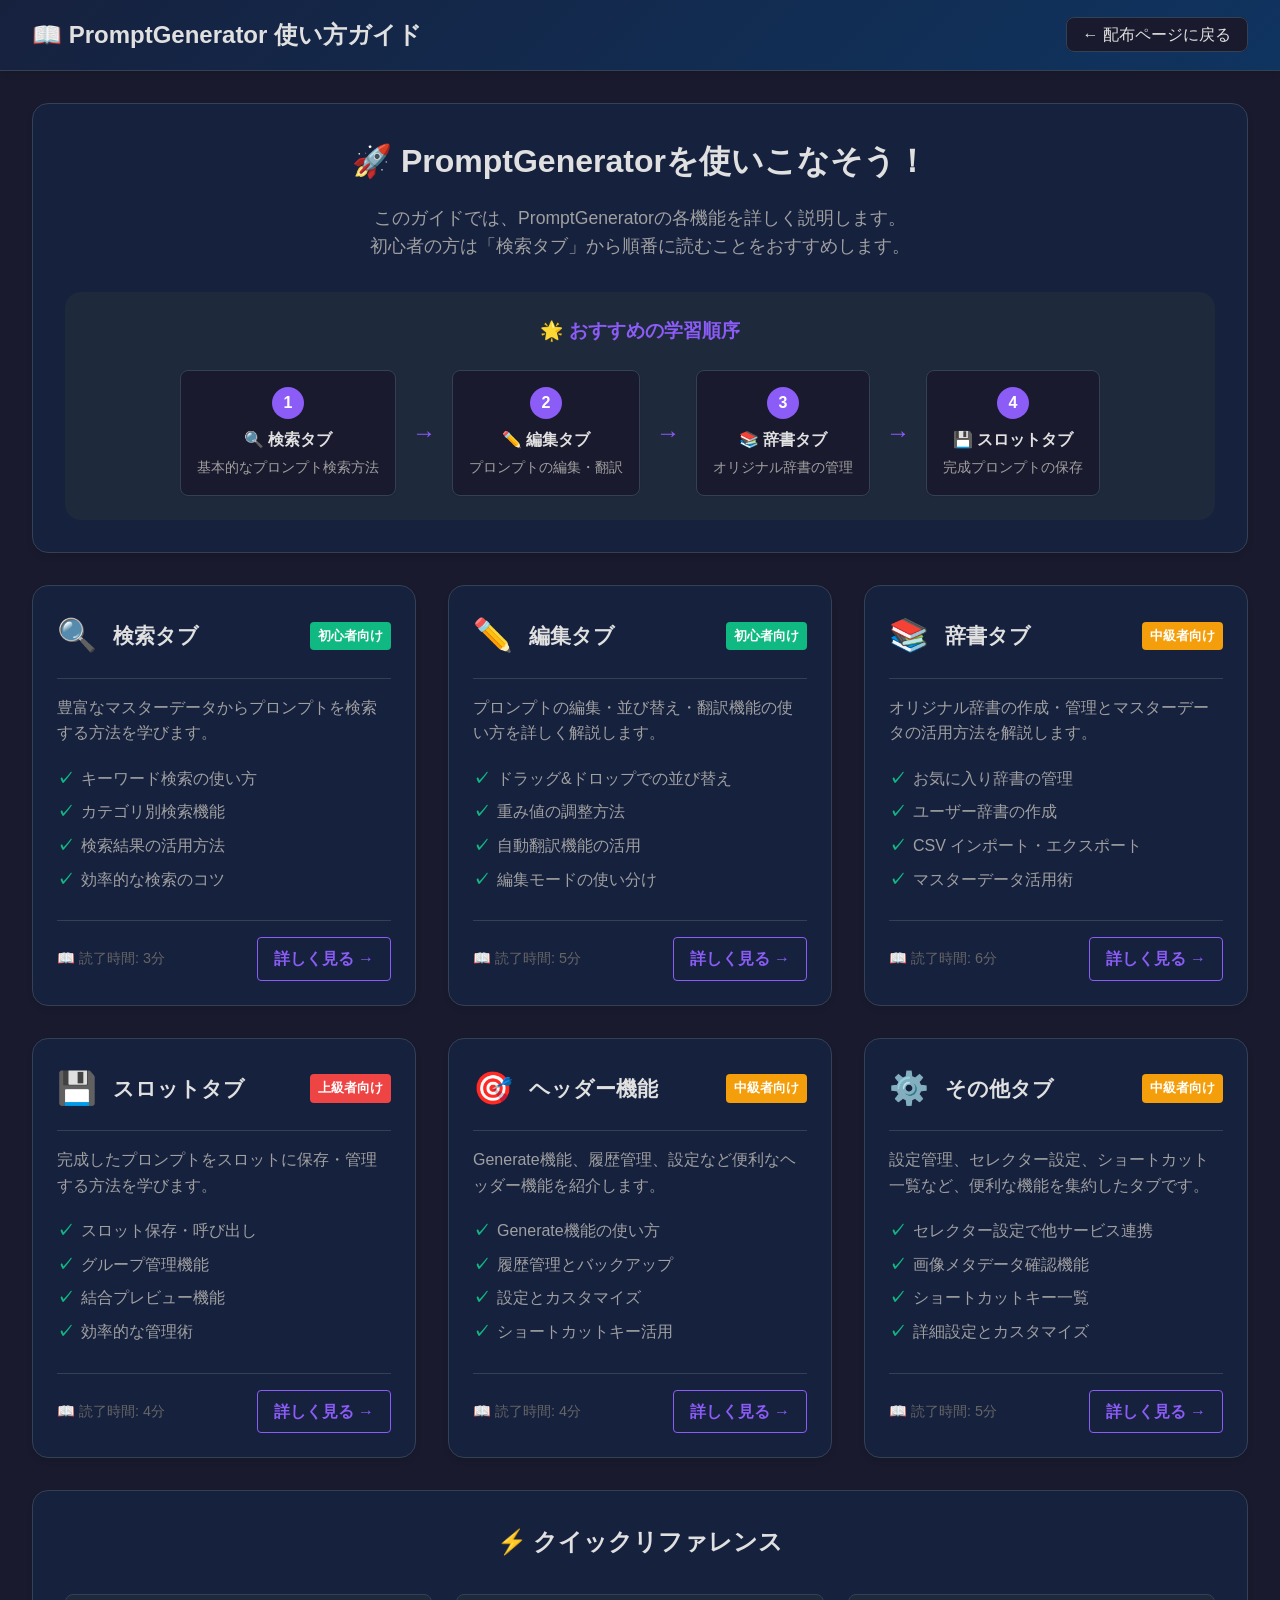
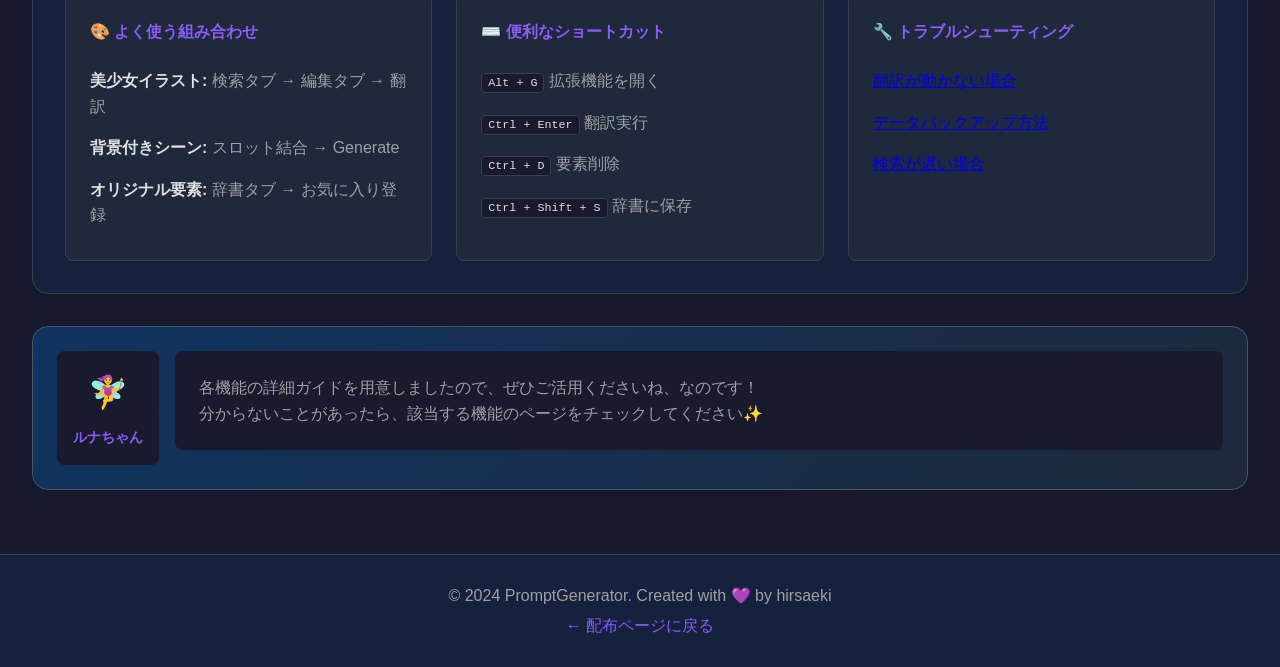
==== tutorial/index.html @ c968fc2f "チュートリアル妖精名前更新とその他タブ追加 - 配布ページtutorialフォルダ内妖精名前を妖精の思い出登録妖精に変更、その他タブチュートリアル新規作成、レイアウト統一 🧚‍♀️ Generated" ====
<!DOCTYPE html>
<html lang="ja">
<head>
    <meta charset="UTF-8">
    <meta name="viewport" content="width=device-width, initial-scale=1.0">
    <title>PromptGenerator - 使い方ガイド</title>
    <link rel="stylesheet" href="style.css">
    <link rel="icon" type="image/png" href="https://raw.githubusercontent.com/hirsaeki/PromptGenerator-for-NovelAI/main/PromptGeneratorPlus/assets/icon/Icon128.png">
</head>
<body>
    <header>
        <nav>
            <div class="nav-container">
                <div class="nav-left">
                    <h1>📖 PromptGenerator 使い方ガイド</h1>
                </div>
                <div class="nav-right">
                    <a href="../index.html" class="nav-link">← 配布ページに戻る</a>
                </div>
            </div>
        </nav>
    </header>

    <main>
        <div class="tutorial-wrapper">
            <!-- ガイド概要 -->
            <section class="intro-section">
                <div class="intro-content">
                    <h2>🚀 PromptGeneratorを使いこなそう！</h2>
                    <p>
                        このガイドでは、PromptGeneratorの各機能を詳しく説明します。<br>
                        初心者の方は「検索タブ」から順番に読むことをおすすめします。
                    </p>
                    
                    <div class="learning-path">
                        <h3>🌟 おすすめの学習順序</h3>
                        <div class="path-steps">
                            <div class="path-step">
                                <span class="step-number">1</span>
                                <div class="step-content">
                                    <strong>🔍 検索タブ</strong>
                                    <p>基本的なプロンプト検索方法</p>
                                </div>
                            </div>
                            <div class="path-arrow">→</div>
                            <div class="path-step">
                                <span class="step-number">2</span>
                                <div class="step-content">
                                    <strong>✏️ 編集タブ</strong>
                                    <p>プロンプトの編集・翻訳</p>
                                </div>
                            </div>
                            <div class="path-arrow">→</div>
                            <div class="path-step">
                                <span class="step-number">3</span>
                                <div class="step-content">
                                    <strong>📚 辞書タブ</strong>
                                    <p>オリジナル辞書の管理</p>
                                </div>
                            </div>
                            <div class="path-arrow">→</div>
                            <div class="path-step">
                                <span class="step-number">4</span>
                                <div class="step-content">
                                    <strong>💾 スロットタブ</strong>
                                    <p>完成プロンプトの保存</p>
                                </div>
                            </div>
                        </div>
                    </div>
                </div>
            </section>

            <!-- 機能別ガイド -->
            <section class="guide-grid">
                <div class="guide-card search">
                    <div class="card-header">
                        <span class="card-icon">🔍</span>
                        <h3>検索タブ</h3>
                        <span class="difficulty beginner">初心者向け</span>
                    </div>
                    <div class="card-content">
                        <p>豊富なマスターデータからプロンプトを検索する方法を学びます。</p>
                        <ul class="feature-list">
                            <li>キーワード検索の使い方</li>
                            <li>カテゴリ別検索機能</li>
                            <li>検索結果の活用方法</li>
                            <li>効率的な検索のコツ</li>
                        </ul>
                        <div class="card-footer">
                            <span class="reading-time">📖 読了時間: 3分</span>
                            <a href="search.html" class="card-link">詳しく見る →</a>
                        </div>
                    </div>
                </div>

                <div class="guide-card edit">
                    <div class="card-header">
                        <span class="card-icon">✏️</span>
                        <h3>編集タブ</h3>
                        <span class="difficulty beginner">初心者向け</span>
                    </div>
                    <div class="card-content">
                        <p>プロンプトの編集・並び替え・翻訳機能の使い方を詳しく解説します。</p>
                        <ul class="feature-list">
                            <li>ドラッグ&ドロップでの並び替え</li>
                            <li>重み値の調整方法</li>
                            <li>自動翻訳機能の活用</li>
                            <li>編集モードの使い分け</li>
                        </ul>
                        <div class="card-footer">
                            <span class="reading-time">📖 読了時間: 5分</span>
                            <a href="edit.html" class="card-link">詳しく見る →</a>
                        </div>
                    </div>
                </div>

                <div class="guide-card dictionary">
                    <div class="card-header">
                        <span class="card-icon">📚</span>
                        <h3>辞書タブ</h3>
                        <span class="difficulty intermediate">中級者向け</span>
                    </div>
                    <div class="card-content">
                        <p>オリジナル辞書の作成・管理とマスターデータの活用方法を解説します。</p>
                        <ul class="feature-list">
                            <li>お気に入り辞書の管理</li>
                            <li>ユーザー辞書の作成</li>
                            <li>CSV インポート・エクスポート</li>
                            <li>マスターデータ活用術</li>
                        </ul>
                        <div class="card-footer">
                            <span class="reading-time">📖 読了時間: 6分</span>
                            <a href="dictionary.html" class="card-link">詳しく見る →</a>
                        </div>
                    </div>
                </div>

                <div class="guide-card slot">
                    <div class="card-header">
                        <span class="card-icon">💾</span>
                        <h3>スロットタブ</h3>
                        <span class="difficulty advanced">上級者向け</span>
                    </div>
                    <div class="card-content">
                        <p>完成したプロンプトをスロットに保存・管理する方法を学びます。</p>
                        <ul class="feature-list">
                            <li>スロット保存・呼び出し</li>
                            <li>グループ管理機能</li>
                            <li>結合プレビュー機能</li>
                            <li>効率的な管理術</li>
                        </ul>
                        <div class="card-footer">
                            <span class="reading-time">📖 読了時間: 4分</span>
                            <a href="slot.html" class="card-link">詳しく見る →</a>
                        </div>
                    </div>
                </div>

                <div class="guide-card header">
                    <div class="card-header">
                        <span class="card-icon">🎯</span>
                        <h3>ヘッダー機能</h3>
                        <span class="difficulty intermediate">中級者向け</span>
                    </div>
                    <div class="card-content">
                        <p>Generate機能、履歴管理、設定など便利なヘッダー機能を紹介します。</p>
                        <ul class="feature-list">
                            <li>Generate機能の使い方</li>
                            <li>履歴管理とバックアップ</li>
                            <li>設定とカスタマイズ</li>
                            <li>ショートカットキー活用</li>
                        </ul>
                        <div class="card-footer">
                            <span class="reading-time">📖 読了時間: 4分</span>
                            <a href="header.html" class="card-link">詳しく見る →</a>
                        </div>
                    </div>
                </div>

                <div class="guide-card other">
                    <div class="card-header">
                        <span class="card-icon">⚙️</span>
                        <h3>その他タブ</h3>
                        <span class="difficulty intermediate">中級者向け</span>
                    </div>
                    <div class="card-content">
                        <p>設定管理、セレクター設定、ショートカット一覧など、便利な機能を集約したタブです。</p>
                        <ul class="feature-list">
                            <li>セレクター設定で他サービス連携</li>
                            <li>画像メタデータ確認機能</li>
                            <li>ショートカットキー一覧</li>
                            <li>詳細設定とカスタマイズ</li>
                        </ul>
                        <div class="card-footer">
                            <span class="reading-time">📖 読了時間: 5分</span>
                            <a href="other.html" class="card-link">詳しく見る →</a>
                        </div>
                    </div>
                </div>
            </section>

            <!-- クイックリファレンス -->
            <section class="quick-reference">
                <div class="section-content">
                    <h2>⚡ クイックリファレンス</h2>
                    <div class="reference-grid">
                        <div class="reference-card">
                            <h4>🎨 よく使う組み合わせ</h4>
                            <ul>
                                <li><strong>美少女イラスト:</strong> 検索タブ → 編集タブ → 翻訳</li>
                                <li><strong>背景付きシーン:</strong> スロット結合 → Generate</li>
                                <li><strong>オリジナル要素:</strong> 辞書タブ → お気に入り登録</li>
                            </ul>
                        </div>

                        <div class="reference-card">
                            <h4>⌨️ 便利なショートカット</h4>
                            <ul>
                                <li><kbd>Alt + G</kbd> 拡張機能を開く</li>
                                <li><kbd>Ctrl + Enter</kbd> 翻訳実行</li>
                                <li><kbd>Ctrl + D</kbd> 要素削除</li>
                                <li><kbd>Ctrl + Shift + S</kbd> 辞書に保存</li>
                            </ul>
                        </div>

                        <div class="reference-card">
                            <h4>🔧 トラブルシューティング</h4>
                            <ul>
                                <li><a href="header.html#troubleshooting">翻訳が動かない場合</a></li>
                                <li><a href="dictionary.html#backup">データバックアップ方法</a></li>
                                <li><a href="search.html#performance">検索が遅い場合</a></li>
                            </ul>
                        </div>
                    </div>
                </div>
            </section>

            <!-- お疲れ様メッセージ -->
            <section class="fairy-message">
                <div class="message-content">
                    <div class="fairy-character">
                        <span class="fairy-icon">🧚‍♀️</span>
                        <span class="fairy-name">ルナちゃん</span>
                    </div>
                    <div class="message-text">
                        <p>
                            各機能の詳細ガイドを用意しましたので、ぜひご活用くださいね、なのです！<br>
                            分からないことがあったら、該当する機能のページをチェックしてください✨
                        </p>
                    </div>
                </div>
            </section>
        </div>
    </main>

    <footer>
        <div class="footer-container">
            <div class="footer-content">
                <p>© 2024 PromptGenerator. Created with 💜 by hirsaeki</p>
                <p><a href="../index.html">← 配布ページに戻る</a></p>
            </div>
        </div>
    </footer>
</body>
</html>
---- tutorial/style.css ----
/**
 * PromptGenerator チュートリアルガイド 共通スタイルシート
 */

/* ================================
   基本設定
   ================================ */
* {
    margin: 0;
    padding: 0;
    box-sizing: border-box;
}

:root {
    /* 色定義 */
    --primary-color: #7c3aed;
    --secondary-color: #a855f7;
    --accent-color: #8b5cf6;
    --bg-primary: #1a1a2e;
    --bg-secondary: #16213e;
    --bg-tertiary: #0f3460;
    --bg-card: #1e293b;
    --text-primary: #e0e0e0;
    --text-secondary: #a0a0a0;
    --text-muted: #666;
    --border-default: #334155;
    --border-light: #475569;
    
    /* 成功・警告・危険色 */
    --success-color: #10b981;
    --warning-color: #f59e0b;
    --danger-color: #ef4444;
    --info-color: #3b82f6;
    
    /* 難易度色 */
    --beginner-color: #10b981;
    --intermediate-color: #f59e0b;
    --advanced-color: #ef4444;
    
    /* 影定義 */
    --shadow-sm: 0 1px 2px 0 rgba(0, 0, 0, 0.05);
    --shadow-md: 0 4px 6px -1px rgba(0, 0, 0, 0.1);
    --shadow-lg: 0 10px 15px -3px rgba(0, 0, 0, 0.1);
    --shadow-xl: 0 20px 25px -5px rgba(0, 0, 0, 0.1);
    
    /* スペーシング */
    --spacing-xs: 0.25rem;
    --spacing-sm: 0.5rem;
    --spacing-md: 1rem;
    --spacing-lg: 1.5rem;
    --spacing-xl: 2rem;
    
    /* 角丸 */
    --radius-sm: 0.25rem;
    --radius-md: 0.5rem;
    --radius-lg: 1rem;
    
    /* トランジション */
    --transition-fast: 0.15s ease;
    --transition-normal: 0.3s ease;
}

body {
    font-family: 'Segoe UI', Tahoma, Geneva, Verdana, sans-serif;
    background-color: var(--bg-primary);
    color: var(--text-primary);
    line-height: 1.6;
    min-height: 100vh;
    display: flex;
    flex-direction: column;
}

/* ================================
   ヘッダー
   ================================ */
header {
    background: linear-gradient(135deg, var(--bg-secondary), var(--bg-tertiary));
    border-bottom: 1px solid var(--border-default);
    position: sticky;
    top: 0;
    z-index: 1000;
    box-shadow: var(--shadow-md);
}

.nav-container {
    max-width: 1400px;
    margin: 0 auto;
    padding: var(--spacing-md) var(--spacing-xl);
    display: flex;
    justify-content: space-between;
    align-items: center;
}

.nav-left h1 {
    font-size: 1.5rem;
    font-weight: 700;
    color: var(--text-primary);
}

.nav-link {
    color: var(--text-primary);
    text-decoration: none;
    padding: var(--spacing-sm) var(--spacing-md);
    background: var(--bg-primary);
    border: 1px solid var(--border-default);
    border-radius: var(--radius-md);
    transition: all var(--transition-fast);
}

.nav-link:hover {
    background: var(--accent-color);
    color: white;
    transform: translateY(-1px);
}

/* ================================
   メインコンテンツ
   ================================ */
main {
    flex: 1;
    width: 100%;
}

.tutorial-wrapper {
    max-width: 1400px;
    margin: 0 auto;
    padding: var(--spacing-xl);
}

/* ================================
   イントロセクション
   ================================ */
.intro-section {
    margin-bottom: var(--spacing-xl);
}

.intro-content {
    background: var(--bg-secondary);
    border: 1px solid var(--border-default);
    border-radius: var(--radius-lg);
    padding: var(--spacing-xl);
    box-shadow: var(--shadow-md);
    text-align: center;
}

.intro-content h2 {
    font-size: 2rem;
    margin-bottom: var(--spacing-md);
    color: var(--text-primary);
}

.intro-content > p {
    font-size: 1.1rem;
    color: var(--text-secondary);
    margin-bottom: var(--spacing-xl);
}

/* ================================
   学習パス
   ================================ */
.learning-path {
    background: var(--bg-card);
    border-radius: var(--radius-lg);
    padding: var(--spacing-lg);
    margin-top: var(--spacing-xl);
}

.learning-path h3 {
    text-align: center;
    margin-bottom: var(--spacing-lg);
    color: var(--accent-color);
}

.path-steps {
    display: flex;
    align-items: center;
    justify-content: center;
    gap: var(--spacing-md);
    flex-wrap: wrap;
}

.path-step {
    display: flex;
    flex-direction: column;
    align-items: center;
    background: var(--bg-primary);
    padding: var(--spacing-md);
    border-radius: var(--radius-md);
    border: 1px solid var(--border-default);
    min-width: 150px;
    box-shadow: var(--shadow-sm);
}

.step-number {
    display: inline-flex;
    align-items: center;
    justify-content: center;
    width: 32px;
    height: 32px;
    background: var(--accent-color);
    color: white;
    border-radius: 50%;
    font-weight: bold;
    margin-bottom: var(--spacing-sm);
}

.step-content {
    text-align: center;
}

.step-content strong {
    display: block;
    margin-bottom: var(--spacing-xs);
    color: var(--text-primary);
}

.step-content p {
    font-size: 0.9rem;
    color: var(--text-secondary);
}

.path-arrow {
    font-size: 1.5rem;
    color: var(--accent-color);
    font-weight: bold;
}

/* ================================
   ガイドグリッド
   ================================ */
.guide-grid {
    display: grid;
    grid-template-columns: repeat(auto-fit, minmax(350px, 1fr));
    gap: var(--spacing-xl);
    margin-bottom: var(--spacing-xl);
}

.guide-card {
    background: var(--bg-secondary);
    border: 1px solid var(--border-default);
    border-radius: var(--radius-lg);
    padding: var(--spacing-lg);
    box-shadow: var(--shadow-md);
    transition: all var(--transition-normal);
    height: fit-content;
}

.guide-card:hover {
    transform: translateY(-4px);
    box-shadow: var(--shadow-xl);
    border-color: var(--accent-color);
}

.card-header {
    display: flex;
    align-items: center;
    gap: var(--spacing-md);
    margin-bottom: var(--spacing-md);
    padding-bottom: var(--spacing-md);
    border-bottom: 1px solid var(--border-default);
}

.card-icon {
    font-size: 2rem;
}

.card-header h3 {
    flex: 1;
    font-size: 1.3rem;
    color: var(--text-primary);
}

.difficulty {
    padding: var(--spacing-xs) var(--spacing-sm);
    border-radius: var(--radius-sm);
    font-size: 0.8rem;
    font-weight: 600;
    text-transform: uppercase;
}

.difficulty.beginner {
    background: var(--beginner-color);
    color: white;
}

.difficulty.intermediate {
    background: var(--intermediate-color);
    color: white;
}

.difficulty.advanced {
    background: var(--advanced-color);
    color: white;
}

.card-content p {
    color: var(--text-secondary);
    margin-bottom: var(--spacing-md);
}

.feature-list {
    list-style: none;
    margin-bottom: var(--spacing-lg);
}

.feature-list li {
    padding: var(--spacing-xs) 0;
    color: var(--text-secondary);
    position: relative;
    padding-left: 1.5rem;
}

.feature-list li::before {
    content: "✓";
    position: absolute;
    left: 0;
    color: var(--success-color);
    font-weight: bold;
}

.card-footer {
    display: flex;
    justify-content: space-between;
    align-items: center;
    margin-top: auto;
    padding-top: var(--spacing-md);
    border-top: 1px solid var(--border-default);
}

.reading-time {
    font-size: 0.9rem;
    color: var(--text-muted);
}

.card-link {
    color: var(--accent-color);
    text-decoration: none;
    font-weight: 600;
    padding: var(--spacing-sm) var(--spacing-md);
    border: 1px solid var(--accent-color);
    border-radius: var(--radius-sm);
    transition: all var(--transition-fast);
}

.card-link:hover {
    background: var(--accent-color);
    color: white;
}

/* ================================
   クイックリファレンス
   ================================ */
.quick-reference {
    background: var(--bg-secondary);
    border: 1px solid var(--border-default);
    border-radius: var(--radius-lg);
    padding: var(--spacing-xl);
    margin-bottom: var(--spacing-xl);
    box-shadow: var(--shadow-md);
}

.section-content h2 {
    text-align: center;
    margin-bottom: var(--spacing-xl);
    color: var(--text-primary);
}

.reference-grid {
    display: grid;
    grid-template-columns: repeat(auto-fit, minmax(300px, 1fr));
    gap: var(--spacing-lg);
}

.reference-card {
    background: var(--bg-card);
    border: 1px solid var(--border-default);
    border-radius: var(--radius-md);
    padding: var(--spacing-lg);
}

.reference-card h4 {
    margin-bottom: var(--spacing-md);
    color: var(--accent-color);
}

.reference-card ul {
    list-style: none;
}

.reference-card li {
    padding: var(--spacing-sm) 0;
    color: var(--text-secondary);
}

.reference-card strong {
    color: var(--text-primary);
}

kbd {
    background: var(--bg-primary);
    color: var(--text-primary);
    padding: 2px 6px;
    border-radius: var(--radius-sm);
    border: 1px solid var(--border-default);
    font-family: monospace;
    font-size: 0.9em;
}

/* ================================
   妖精メッセージ
   ================================ */
.fairy-message {
    background: linear-gradient(135deg, var(--bg-tertiary), var(--bg-card));
    border: 1px solid var(--border-light);
    border-radius: var(--radius-lg);
    padding: var(--spacing-lg);
    margin-bottom: var(--spacing-xl);
    box-shadow: var(--shadow-md);
}

.message-content {
    display: flex;
    align-items: flex-start;
    gap: var(--spacing-md);
}

.fairy-character {
    display: flex;
    flex-direction: column;
    align-items: center;
    gap: var(--spacing-sm);
    background: var(--bg-primary);
    padding: var(--spacing-md);
    border-radius: var(--radius-md);
    box-shadow: var(--shadow-sm);
    min-width: 80px;
}

.fairy-icon {
    font-size: 2rem;
    animation: float 3s ease-in-out infinite;
}

@keyframes float {
    0%, 100% { transform: translateY(0); }
    50% { transform: translateY(-5px); }
}

.fairy-name {
    font-weight: 600;
    color: var(--accent-color);
    font-size: 0.9rem;
}

.message-text {
    flex: 1;
    background: var(--bg-primary);
    padding: var(--spacing-lg);
    border-radius: var(--radius-md);
    box-shadow: var(--shadow-sm);
}

.message-text p {
    color: var(--text-secondary);
    margin: 0;
}

/* ================================
   コンテンツページ用スタイル
   ================================ */
.content-section {
    background: var(--bg-secondary);
    border: 1px solid var(--border-default);
    border-radius: var(--radius-lg);
    padding: var(--spacing-xl);
    margin-bottom: var(--spacing-xl);
    box-shadow: var(--shadow-md);
}

.content-section h2 {
    color: var(--accent-color);
    margin-bottom: var(--spacing-lg);
    padding-bottom: var(--spacing-md);
    border-bottom: 2px solid var(--border-default);
}

.content-section h3 {
    color: var(--text-primary);
    margin: var(--spacing-lg) 0 var(--spacing-md) 0;
}

.content-section h4 {
    color: var(--text-primary);
    margin: var(--spacing-md) 0 var(--spacing-sm) 0;
}

.content-section p {
    color: var(--text-secondary);
    margin-bottom: var(--spacing-md);
}

.content-section ul,
.content-section ol {
    color: var(--text-secondary);
    margin-bottom: var(--spacing-md);
    padding-left: var(--spacing-xl);
}

.content-section li {
    margin-bottom: var(--spacing-sm);
}

/* ヒントボックス */
.tip-box {
    background: var(--bg-card);
    border-left: 4px solid var(--info-color);
    padding: var(--spacing-md);
    margin: var(--spacing-md) 0;
    border-radius: 0 var(--radius-md) var(--radius-md) 0;
}

.tip-box.warning {
    border-left-color: var(--warning-color);
}

.tip-box.success {
    border-left-color: var(--success-color);
}

.tip-box.danger {
    border-left-color: var(--danger-color);
}

/* コードブロック */
code {
    background: var(--bg-primary);
    color: var(--text-primary);
    padding: 2px 6px;
    border-radius: var(--radius-sm);
    font-family: monospace;
}

pre {
    background: var(--bg-primary);
    color: var(--text-primary);
    padding: var(--spacing-md);
    border-radius: var(--radius-md);
    overflow-x: auto;
    margin: var(--spacing-md) 0;
    border: 1px solid var(--border-default);
}

/* ナビゲーション */
.page-nav {
    display: flex;
    justify-content: space-between;
    align-items: center;
    background: var(--bg-card);
    padding: var(--spacing-md);
    border-radius: var(--radius-md);
    margin: var(--spacing-xl) 0;
}

.nav-btn {
    color: var(--text-primary);
    text-decoration: none;
    padding: var(--spacing-sm) var(--spacing-md);
    background: var(--bg-primary);
    border: 1px solid var(--border-default);
    border-radius: var(--radius-md);
    transition: all var(--transition-fast);
}

.nav-btn:hover {
    background: var(--accent-color);
    color: white;
}

.nav-btn.disabled {
    opacity: 0.5;
    pointer-events: none;
}

/* ================================
   フッター
   ================================ */
footer {
    background: var(--bg-secondary);
    border-top: 1px solid var(--border-default);
    margin-top: auto;
}

.footer-container {
    max-width: 1400px;
    margin: 0 auto;
    padding: var(--spacing-lg) var(--spacing-xl);
}

.footer-content {
    text-align: center;
    color: var(--text-secondary);
}

.footer-content p {
    margin: var(--spacing-xs) 0;
}

.footer-content a {
    color: var(--accent-color);
    text-decoration: none;
}

.footer-content a:hover {
    text-decoration: underline;
}

/* ================================
   レスポンシブ対応
   ================================ */
@media (max-width: 768px) {
    .nav-container {
        flex-direction: column;
        gap: var(--spacing-md);
        text-align: center;
    }
    
    .nav-left h1 {
        font-size: 1.2rem;
    }
    
    .tutorial-wrapper {
        padding: var(--spacing-md);
    }
    
    .intro-content h2 {
        font-size: 1.5rem;
    }
    
    .path-steps {
        flex-direction: column;
    }
    
    .path-arrow {
        transform: rotate(90deg);
    }
    
    .guide-grid {
        grid-template-columns: 1fr;
    }
    
    .reference-grid {
        grid-template-columns: 1fr;
    }
    
    .message-content {
        flex-direction: column;
        text-align: center;
    }
    
    .page-nav {
        flex-direction: column;
        gap: var(--spacing-md);
    }
}
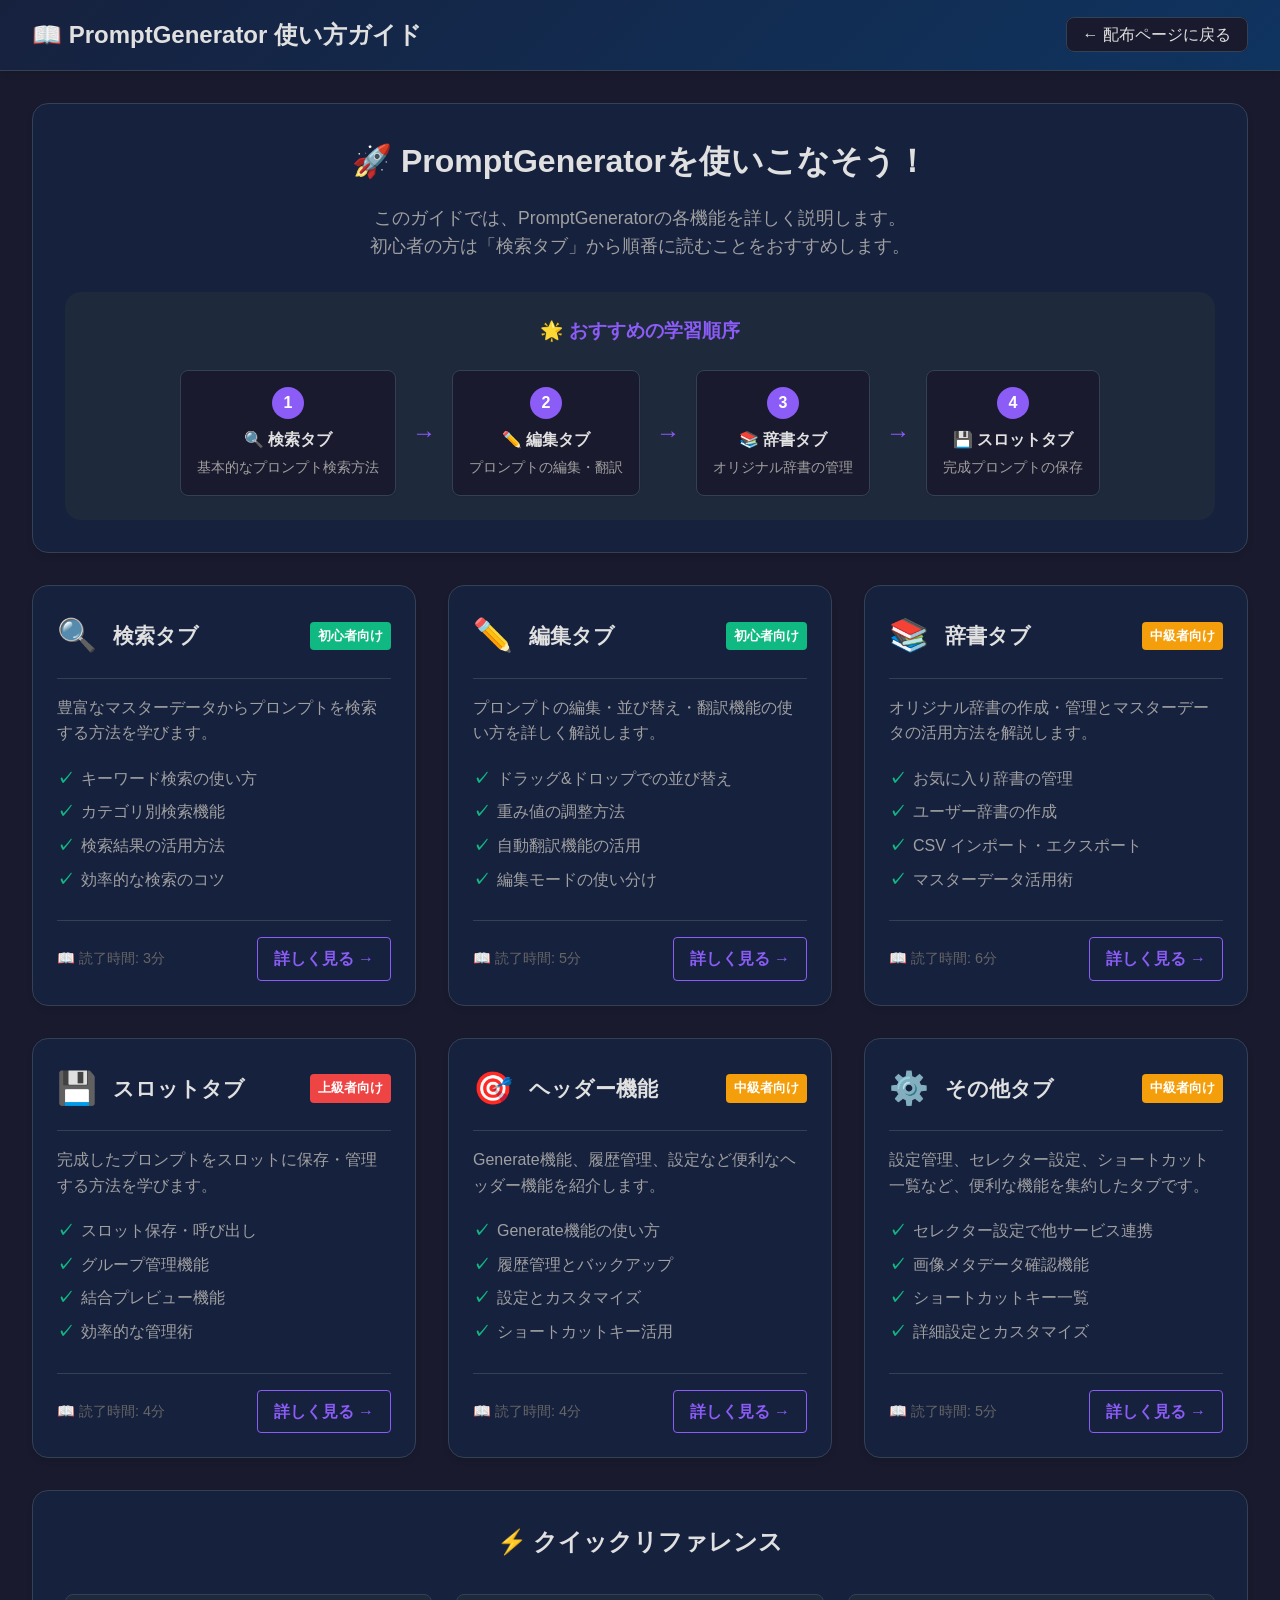
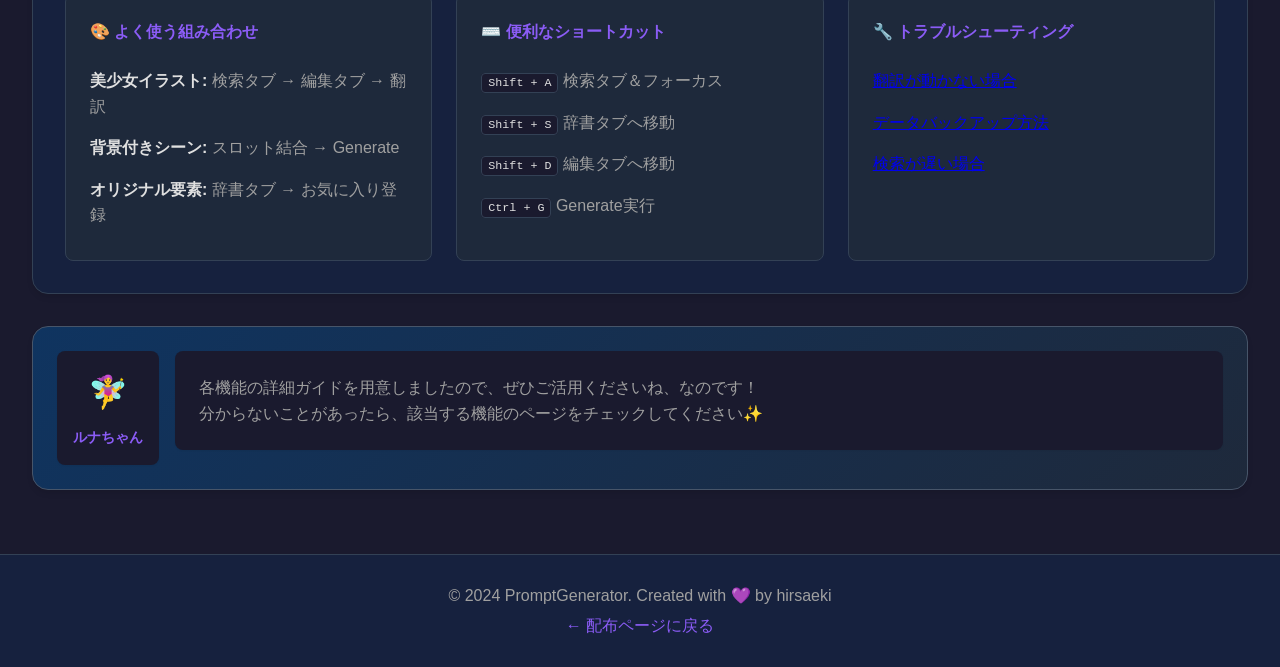
==== commit 8c5cfef4: "Testコミット" ====
--- a/tutorial/index.html
+++ b/tutorial/index.html
@@ -217,10 +217,10 @@
                         <div class="reference-card">
                             <h4>⌨️ 便利なショートカット</h4>
                             <ul>
-                                <li><kbd>Alt + G</kbd> 拡張機能を開く</li>
-                                <li><kbd>Ctrl + Enter</kbd> 翻訳実行</li>
-                                <li><kbd>Ctrl + D</kbd> 要素削除</li>
-                                <li><kbd>Ctrl + Shift + S</kbd> 辞書に保存</li>
+                                <li><kbd>Shift + A</kbd> 検索タブ＆フォーカス</li>
+                                <li><kbd>Shift + S</kbd> 辞書タブへ移動</li>
+                                <li><kbd>Shift + D</kbd> 編集タブへ移動</li>
+                                <li><kbd>Ctrl + G</kbd> Generate実行</li>
                             </ul>
                         </div>
 
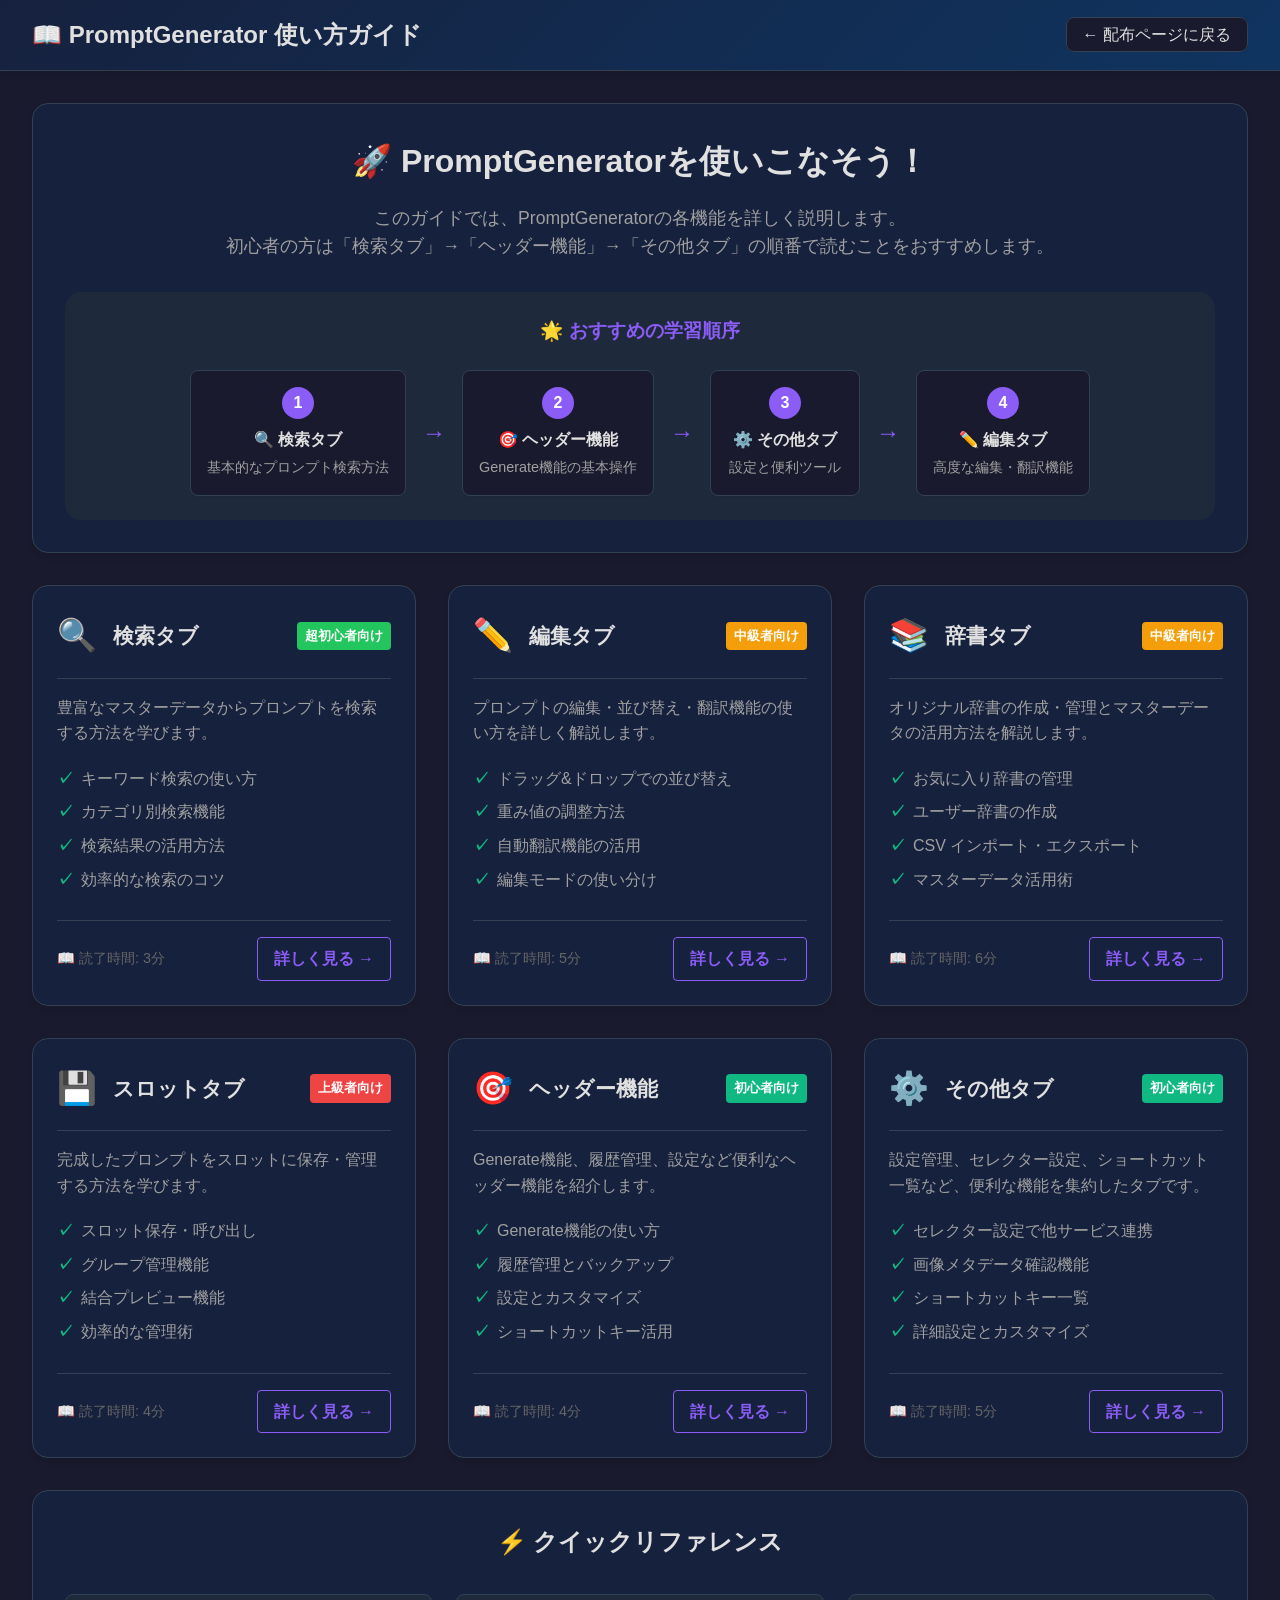
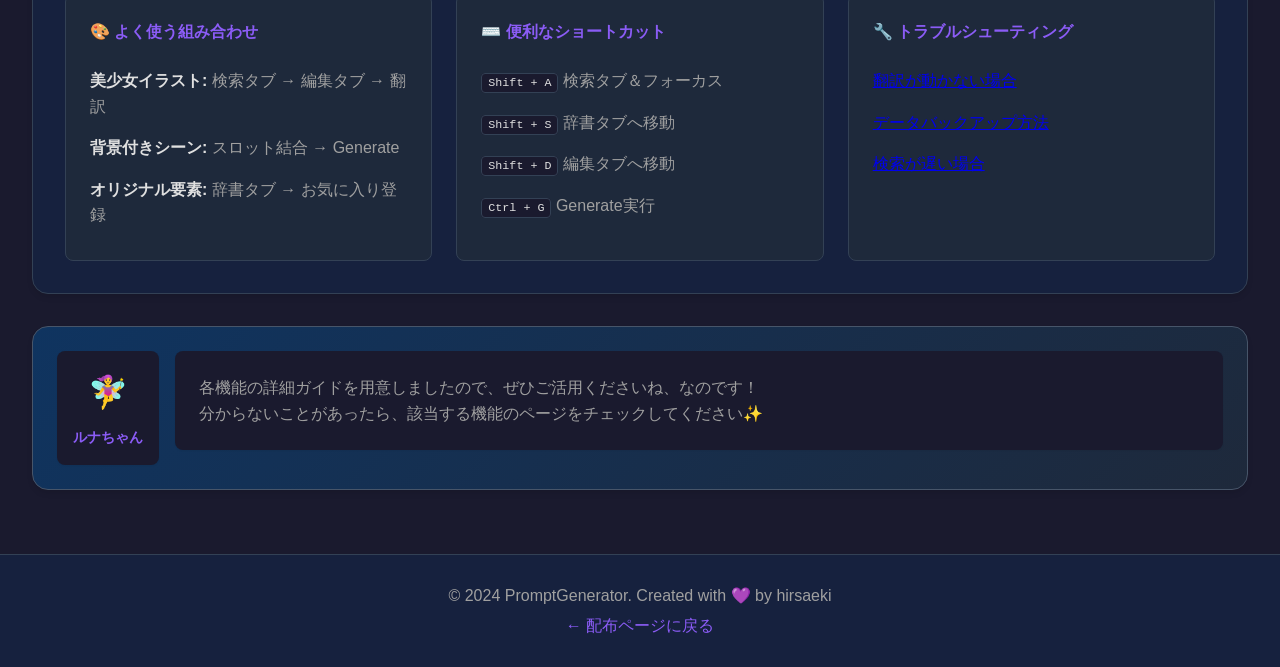
==== commit 54bc3b1a: "チュートリアル更新" ====
--- a/tutorial/index.html
+++ b/tutorial/index.html
@@ -29,7 +29,7 @@
                     <h2>🚀 PromptGeneratorを使いこなそう！</h2>
                     <p>
                         このガイドでは、PromptGeneratorの各機能を詳しく説明します。<br>
-                        初心者の方は「検索タブ」から順番に読むことをおすすめします。
+                        初心者の方は「検索タブ」→「ヘッダー機能」→「その他タブ」の順番で読むことをおすすめします。
                     </p>
                     
                     <div class="learning-path">
@@ -46,24 +46,24 @@
                             <div class="path-step">
                                 <span class="step-number">2</span>
                                 <div class="step-content">
+                                    <strong>🎯 ヘッダー機能</strong>
+                                    <p>Generate機能の基本操作</p>
+                                </div>
+                            </div>
+                            <div class="path-arrow">→</div>
+                            <div class="path-step">
+                                <span class="step-number">3</span>
+                                <div class="step-content">
+                                    <strong>⚙️ その他タブ</strong>
+                                    <p>設定と便利ツール</p>
+                                </div>
+                            </div>
+                            <div class="path-arrow">→</div>
+                            <div class="path-step">
+                                <span class="step-number">4</span>
+                                <div class="step-content">
                                     <strong>✏️ 編集タブ</strong>
-                                    <p>プロンプトの編集・翻訳</p>
-                                </div>
-                            </div>
-                            <div class="path-arrow">→</div>
-                            <div class="path-step">
-                                <span class="step-number">3</span>
-                                <div class="step-content">
-                                    <strong>📚 辞書タブ</strong>
-                                    <p>オリジナル辞書の管理</p>
-                                </div>
-                            </div>
-                            <div class="path-arrow">→</div>
-                            <div class="path-step">
-                                <span class="step-number">4</span>
-                                <div class="step-content">
-                                    <strong>💾 スロットタブ</strong>
-                                    <p>完成プロンプトの保存</p>
+                                    <p>高度な編集・翻訳機能</p>
                                 </div>
                             </div>
                         </div>
@@ -77,7 +77,7 @@
                     <div class="card-header">
                         <span class="card-icon">🔍</span>
                         <h3>検索タブ</h3>
-                        <span class="difficulty beginner">初心者向け</span>
+                        <span class="difficulty super-beginner">超初心者向け</span>
                     </div>
                     <div class="card-content">
                         <p>豊富なマスターデータからプロンプトを検索する方法を学びます。</p>
@@ -98,7 +98,7 @@
                     <div class="card-header">
                         <span class="card-icon">✏️</span>
                         <h3>編集タブ</h3>
-                        <span class="difficulty beginner">初心者向け</span>
+                        <span class="difficulty intermediate">中級者向け</span>
                     </div>
                     <div class="card-content">
                         <p>プロンプトの編集・並び替え・翻訳機能の使い方を詳しく解説します。</p>
@@ -161,7 +161,7 @@
                     <div class="card-header">
                         <span class="card-icon">🎯</span>
                         <h3>ヘッダー機能</h3>
-                        <span class="difficulty intermediate">中級者向け</span>
+                        <span class="difficulty beginner">初心者向け</span>
                     </div>
                     <div class="card-content">
                         <p>Generate機能、履歴管理、設定など便利なヘッダー機能を紹介します。</p>
@@ -182,7 +182,7 @@
                     <div class="card-header">
                         <span class="card-icon">⚙️</span>
                         <h3>その他タブ</h3>
-                        <span class="difficulty intermediate">中級者向け</span>
+                        <span class="difficulty beginner">初心者向け</span>
                     </div>
                     <div class="card-content">
                         <p>設定管理、セレクター設定、ショートカット一覧など、便利な機能を集約したタブです。</p>
--- a/tutorial/style.css
+++ b/tutorial/style.css
@@ -33,6 +33,7 @@
     --info-color: #3b82f6;
     
     /* 難易度色 */
+    --super-beginner-color: #22c55e;
     --beginner-color: #10b981;
     --intermediate-color: #f59e0b;
     --advanced-color: #ef4444;
@@ -276,6 +277,11 @@
     font-size: 0.8rem;
     font-weight: 600;
     text-transform: uppercase;
+}
+
+.difficulty.super-beginner {
+    background: var(--super-beginner-color);
+    color: white;
 }
 
 .difficulty.beginner {
